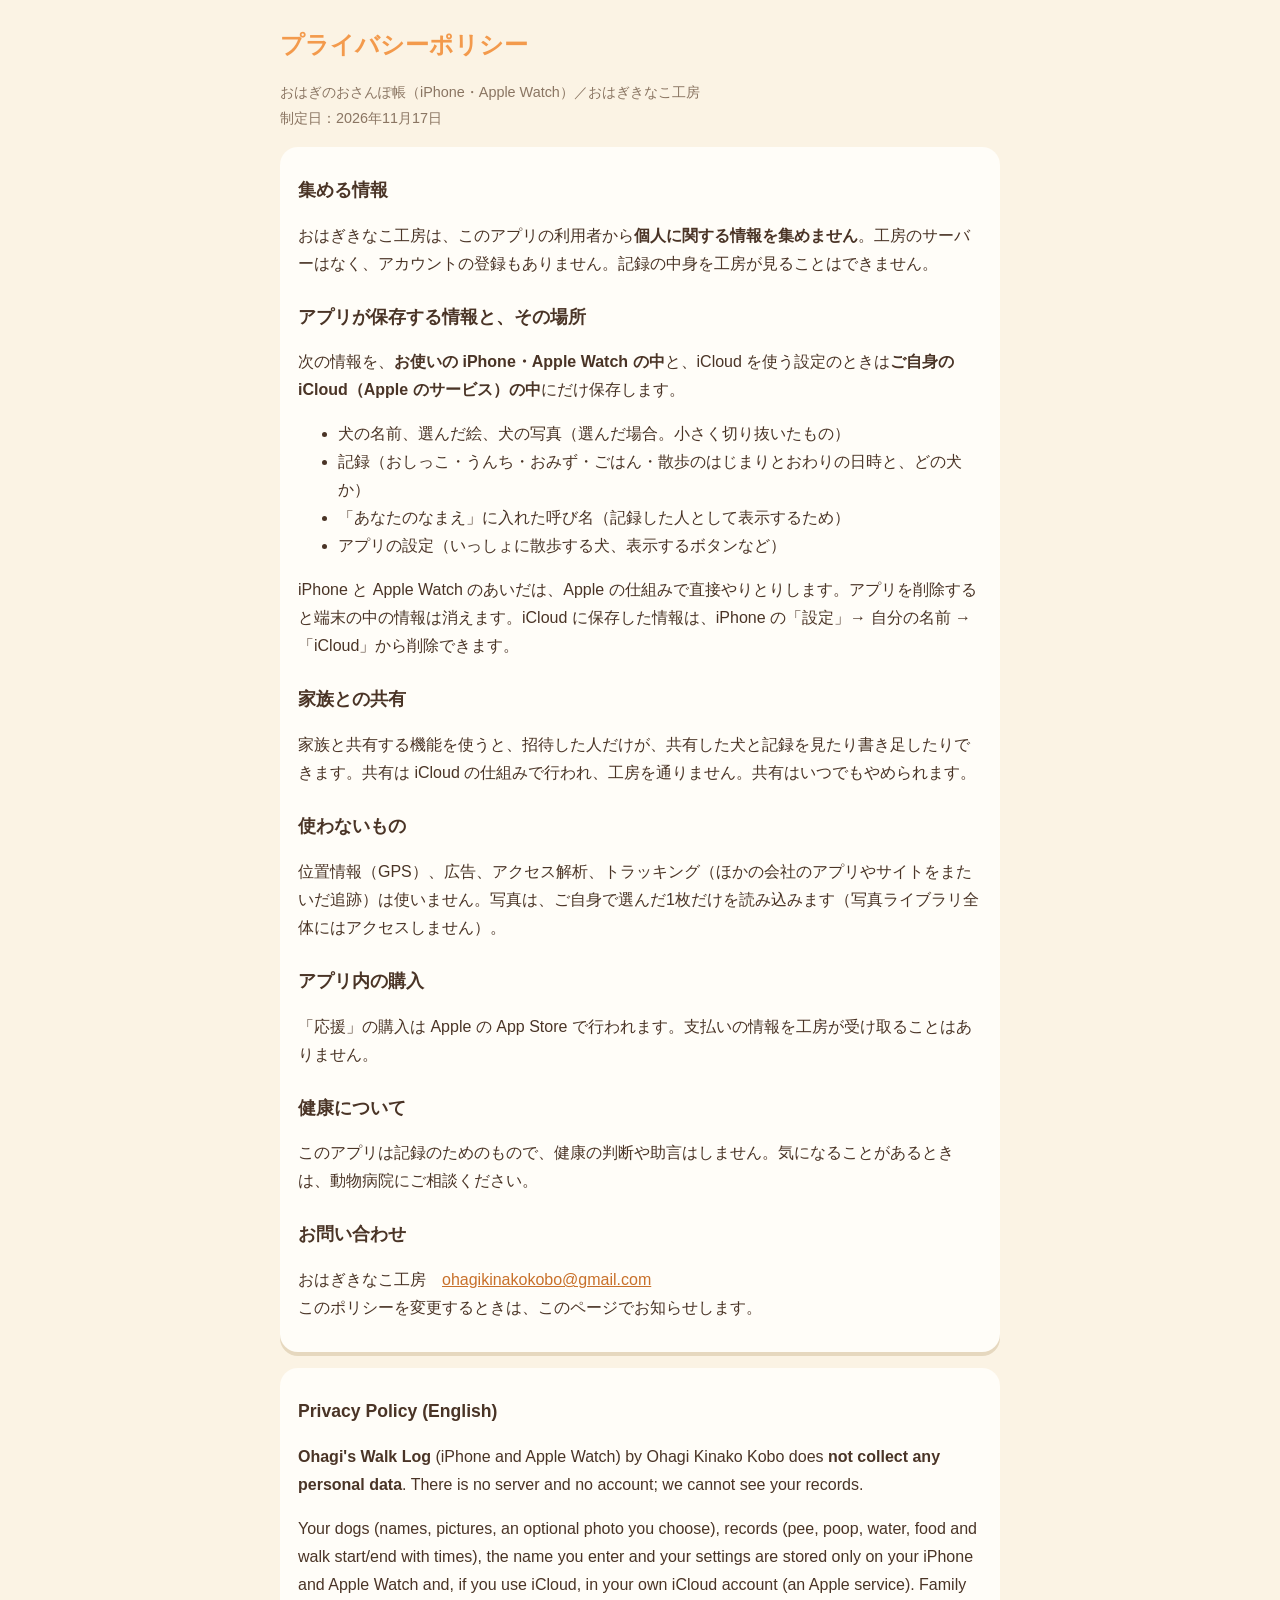
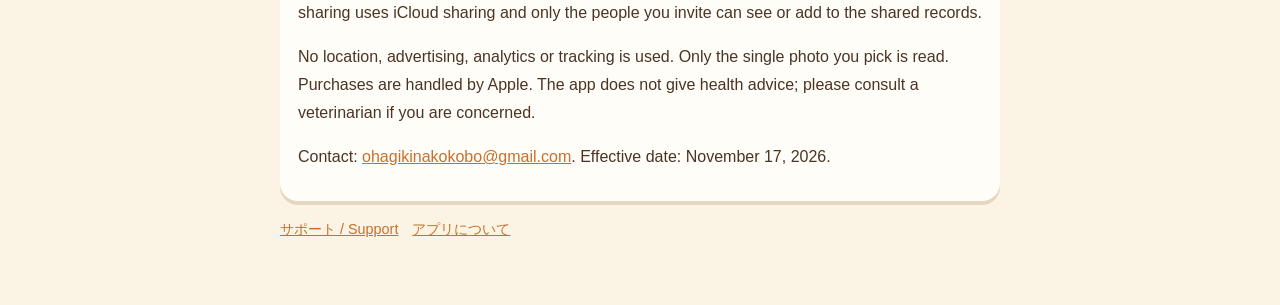
==== site/privacy.html @ 08877a74 "Sharper dog faces; privacy policy and support pages on GitHub Pages Co-Authored-By: Claude Opus 5.5 " ====
<!doctype html>
<html lang="ja">
<head>
<meta charset="utf-8">
<meta name="viewport" content="width=device-width, initial-scale=1">
<title>プライバシーポリシー｜おはぎのおさんぽ帳</title>
<link rel="stylesheet" href="style.css">
</head>
<body>
<main>
  <h1>プライバシーポリシー</h1>
  <p class="muted">おはぎのおさんぽ帳（iPhone・Apple Watch）／おはぎきなこ工房<br>制定日：2026年11月17日</p>

  <section lang="ja">
    <h2>集める情報</h2>
    <p>おはぎきなこ工房は、このアプリの利用者から<strong>個人に関する情報を集めません</strong>。工房のサーバーはなく、アカウントの登録もありません。記録の中身を工房が見ることはできません。</p>

    <h2>アプリが保存する情報と、その場所</h2>
    <p>次の情報を、<strong>お使いの iPhone・Apple Watch の中</strong>と、iCloud を使う設定のときは<strong>ご自身の iCloud（Apple のサービス）の中</strong>にだけ保存します。</p>
    <ul>
      <li>犬の名前、選んだ絵、犬の写真（選んだ場合。小さく切り抜いたもの）</li>
      <li>記録（おしっこ・うんち・おみず・ごはん・散歩のはじまりとおわりの日時と、どの犬か）</li>
      <li>「あなたのなまえ」に入れた呼び名（記録した人として表示するため）</li>
      <li>アプリの設定（いっしょに散歩する犬、表示するボタンなど）</li>
    </ul>
    <p>iPhone と Apple Watch のあいだは、Apple の仕組みで直接やりとりします。アプリを削除すると端末の中の情報は消えます。iCloud に保存した情報は、iPhone の「設定」→ 自分の名前 →「iCloud」から削除できます。</p>

    <h2>家族との共有</h2>
    <p>家族と共有する機能を使うと、招待した人だけが、共有した犬と記録を見たり書き足したりできます。共有は iCloud の仕組みで行われ、工房を通りません。共有はいつでもやめられます。</p>

    <h2>使わないもの</h2>
    <p>位置情報（GPS）、広告、アクセス解析、トラッキング（ほかの会社のアプリやサイトをまたいだ追跡）は使いません。写真は、ご自身で選んだ1枚だけを読み込みます（写真ライブラリ全体にはアクセスしません）。</p>

    <h2>アプリ内の購入</h2>
    <p>「応援」の購入は Apple の App Store で行われます。支払いの情報を工房が受け取ることはありません。</p>

    <h2>健康について</h2>
    <p>このアプリは記録のためのもので、健康の判断や助言はしません。気になることがあるときは、動物病院にご相談ください。</p>

    <h2>お問い合わせ</h2>
    <p>おはぎきなこ工房　<a href="mailto:ohagikinakokobo@gmail.com">ohagikinakokobo@gmail.com</a><br>
    このポリシーを変更するときは、このページでお知らせします。</p>
  </section>

  <section lang="en">
    <h2>Privacy Policy (English)</h2>
    <p><strong>Ohagi's Walk Log</strong> (iPhone and Apple Watch) by Ohagi Kinako Kobo does <strong>not collect any personal data</strong>. There is no server and no account; we cannot see your records.</p>
    <p>Your dogs (names, pictures, an optional photo you choose), records (pee, poop, water, food and walk start/end with times), the name you enter and your settings are stored only on your iPhone and Apple Watch and, if you use iCloud, in your own iCloud account (an Apple service). Family sharing uses iCloud sharing and only the people you invite can see or add to the shared records.</p>
    <p>No location, advertising, analytics or tracking is used. Only the single photo you pick is read. Purchases are handled by Apple. The app does not give health advice; please consult a veterinarian if you are concerned.</p>
    <p>Contact: <a href="mailto:ohagikinakokobo@gmail.com">ohagikinakokobo@gmail.com</a>. Effective date: November 17, 2026.</p>
  </section>

  <p class="muted"><a href="support.html">サポート / Support</a>　<a href="./">アプリについて</a></p>
</main>
</body>
</html>
---- site/style.css ----
:root { --bg: #fbf3e4; --card: #fffdf8; --text: #4a3426; --muted: #8a7562; --orange: #f39a4c; --lip: #e6d8bf; }
body { margin: 0; background: var(--bg); color: var(--text); font: 16px/1.75 -apple-system, BlinkMacSystemFont, "Hiragino Sans", "Yu Gothic UI", "Meiryo", sans-serif; }
main { max-width: 720px; margin: 0 auto; padding: 24px 16px 48px; }
h1 { font-size: 1.5rem; color: var(--orange); margin: 0 0 4px; }
h2 { font-size: 1.1rem; margin: 24px 0 6px; }
h3 { font-size: 1rem; margin: 16px 0 2px; }
section { background: var(--card); border-radius: 18px; padding: 4px 18px 14px; margin: 16px 0; box-shadow: 0 4px 0 var(--lip); }
.muted { color: var(--muted); font-size: 0.9rem; }
a { color: #c8702a; }
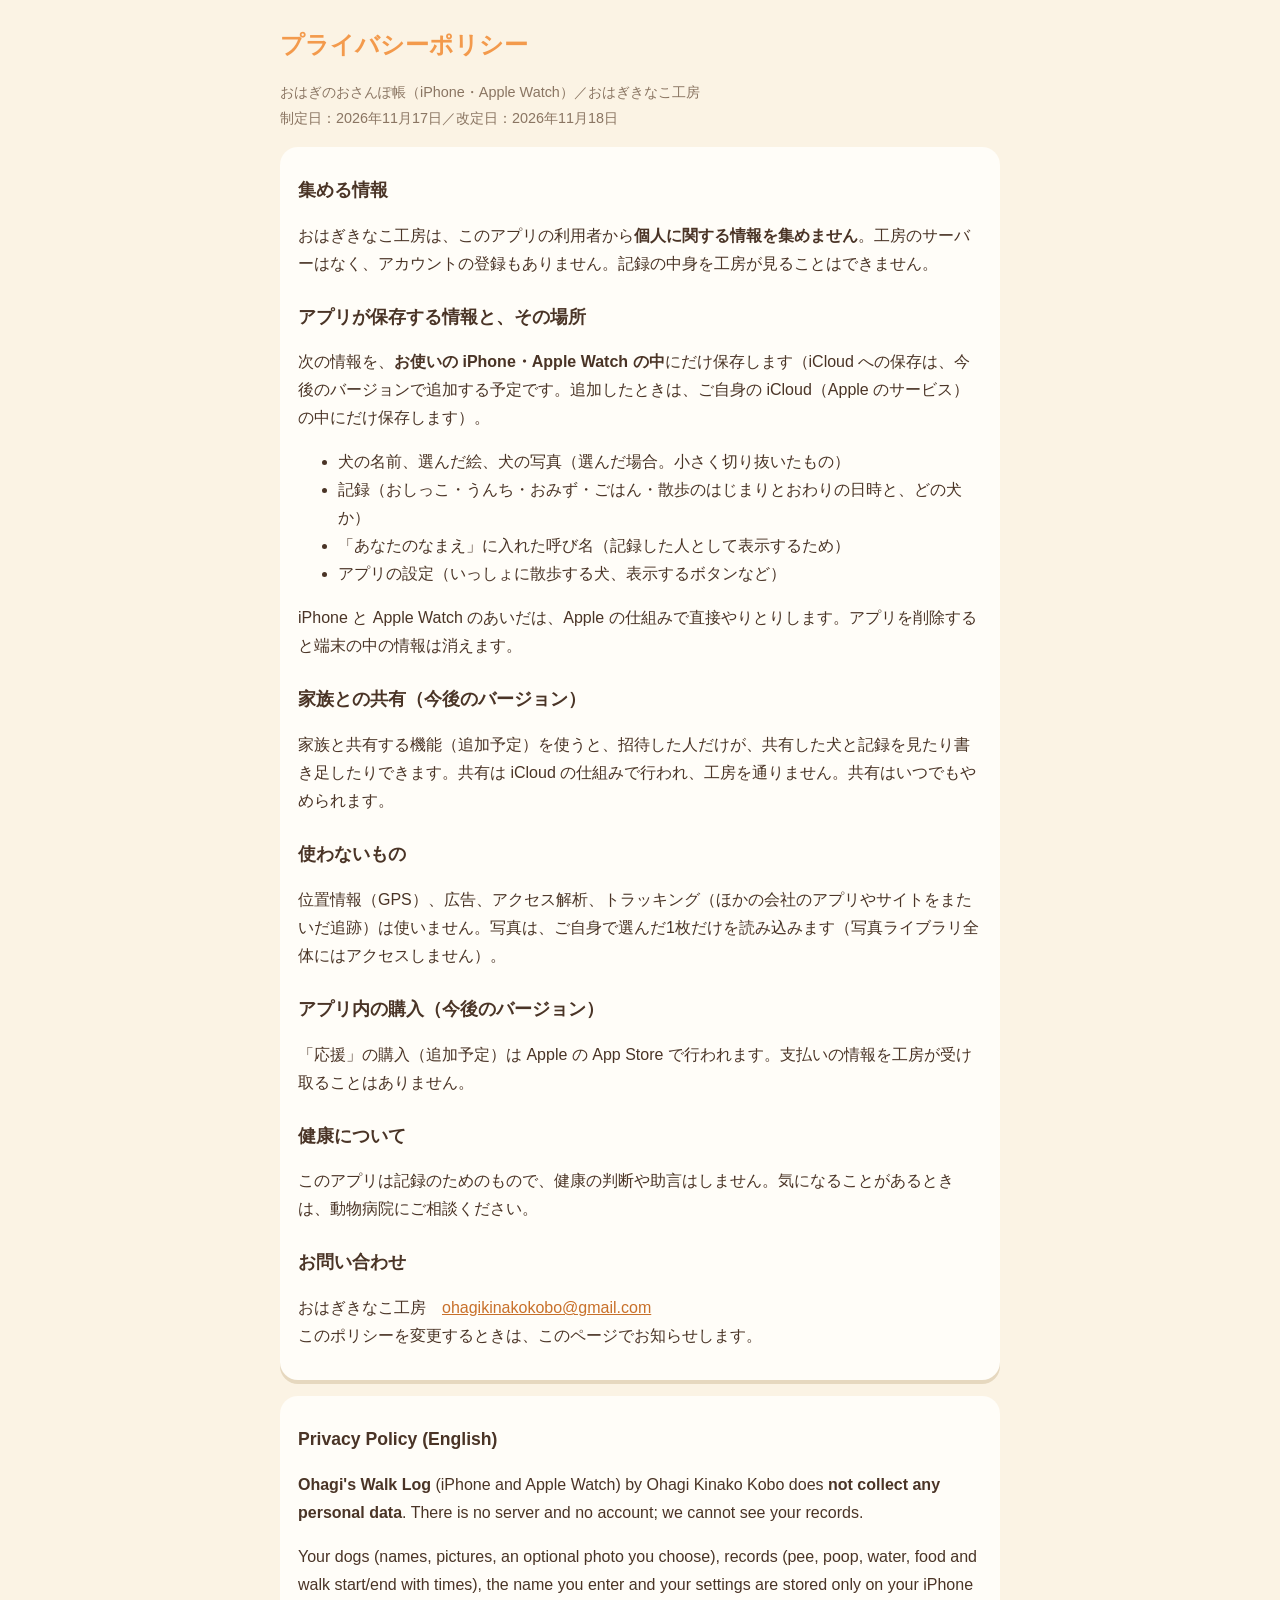
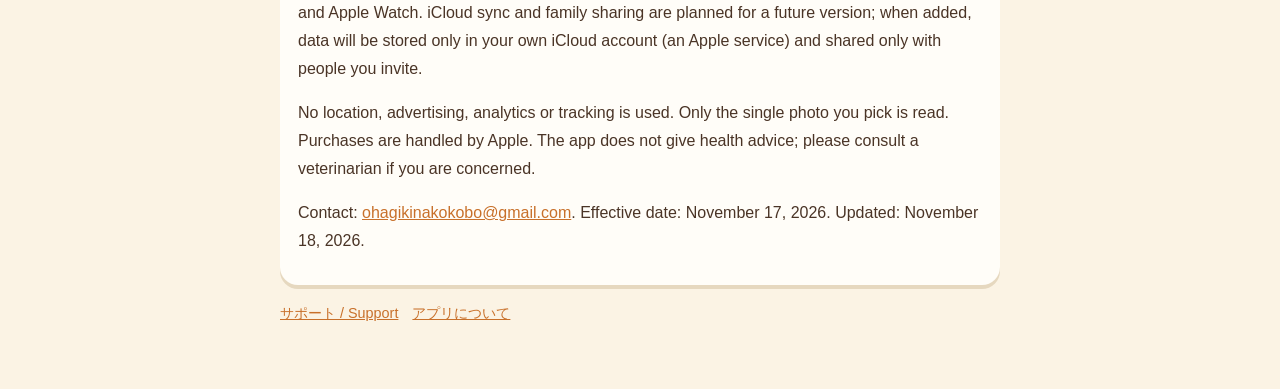
==== commit cfe9fe92: "Release prep: App Store submission guide, screenshots, policy for 1.0 (on-device only) Co-Authored-B" ====
--- a/site/privacy.html
+++ b/site/privacy.html
@@ -9,30 +9,30 @@
 <body>
 <main>
   <h1>プライバシーポリシー</h1>
-  <p class="muted">おはぎのおさんぽ帳（iPhone・Apple Watch）／おはぎきなこ工房<br>制定日：2026年11月17日</p>
+  <p class="muted">おはぎのおさんぽ帳（iPhone・Apple Watch）／おはぎきなこ工房<br>制定日：2026年11月17日／改定日：2026年11月18日</p>
 
   <section lang="ja">
     <h2>集める情報</h2>
     <p>おはぎきなこ工房は、このアプリの利用者から<strong>個人に関する情報を集めません</strong>。工房のサーバーはなく、アカウントの登録もありません。記録の中身を工房が見ることはできません。</p>
 
     <h2>アプリが保存する情報と、その場所</h2>
-    <p>次の情報を、<strong>お使いの iPhone・Apple Watch の中</strong>と、iCloud を使う設定のときは<strong>ご自身の iCloud（Apple のサービス）の中</strong>にだけ保存します。</p>
+    <p>次の情報を、<strong>お使いの iPhone・Apple Watch の中</strong>にだけ保存します（iCloud への保存は、今後のバージョンで追加する予定です。追加したときは、ご自身の iCloud（Apple のサービス）の中にだけ保存します）。</p>
     <ul>
       <li>犬の名前、選んだ絵、犬の写真（選んだ場合。小さく切り抜いたもの）</li>
       <li>記録（おしっこ・うんち・おみず・ごはん・散歩のはじまりとおわりの日時と、どの犬か）</li>
       <li>「あなたのなまえ」に入れた呼び名（記録した人として表示するため）</li>
       <li>アプリの設定（いっしょに散歩する犬、表示するボタンなど）</li>
     </ul>
-    <p>iPhone と Apple Watch のあいだは、Apple の仕組みで直接やりとりします。アプリを削除すると端末の中の情報は消えます。iCloud に保存した情報は、iPhone の「設定」→ 自分の名前 →「iCloud」から削除できます。</p>
+    <p>iPhone と Apple Watch のあいだは、Apple の仕組みで直接やりとりします。アプリを削除すると端末の中の情報は消えます。</p>
 
-    <h2>家族との共有</h2>
-    <p>家族と共有する機能を使うと、招待した人だけが、共有した犬と記録を見たり書き足したりできます。共有は iCloud の仕組みで行われ、工房を通りません。共有はいつでもやめられます。</p>
+    <h2>家族との共有（今後のバージョン）</h2>
+    <p>家族と共有する機能（追加予定）を使うと、招待した人だけが、共有した犬と記録を見たり書き足したりできます。共有は iCloud の仕組みで行われ、工房を通りません。共有はいつでもやめられます。</p>
 
     <h2>使わないもの</h2>
     <p>位置情報（GPS）、広告、アクセス解析、トラッキング（ほかの会社のアプリやサイトをまたいだ追跡）は使いません。写真は、ご自身で選んだ1枚だけを読み込みます（写真ライブラリ全体にはアクセスしません）。</p>
 
-    <h2>アプリ内の購入</h2>
-    <p>「応援」の購入は Apple の App Store で行われます。支払いの情報を工房が受け取ることはありません。</p>
+    <h2>アプリ内の購入（今後のバージョン）</h2>
+    <p>「応援」の購入（追加予定）は Apple の App Store で行われます。支払いの情報を工房が受け取ることはありません。</p>
 
     <h2>健康について</h2>
     <p>このアプリは記録のためのもので、健康の判断や助言はしません。気になることがあるときは、動物病院にご相談ください。</p>
@@ -45,9 +45,9 @@
   <section lang="en">
     <h2>Privacy Policy (English)</h2>
     <p><strong>Ohagi's Walk Log</strong> (iPhone and Apple Watch) by Ohagi Kinako Kobo does <strong>not collect any personal data</strong>. There is no server and no account; we cannot see your records.</p>
-    <p>Your dogs (names, pictures, an optional photo you choose), records (pee, poop, water, food and walk start/end with times), the name you enter and your settings are stored only on your iPhone and Apple Watch and, if you use iCloud, in your own iCloud account (an Apple service). Family sharing uses iCloud sharing and only the people you invite can see or add to the shared records.</p>
+    <p>Your dogs (names, pictures, an optional photo you choose), records (pee, poop, water, food and walk start/end with times), the name you enter and your settings are stored only on your iPhone and Apple Watch. iCloud sync and family sharing are planned for a future version; when added, data will be stored only in your own iCloud account (an Apple service) and shared only with people you invite.</p>
     <p>No location, advertising, analytics or tracking is used. Only the single photo you pick is read. Purchases are handled by Apple. The app does not give health advice; please consult a veterinarian if you are concerned.</p>
-    <p>Contact: <a href="mailto:ohagikinakokobo@gmail.com">ohagikinakokobo@gmail.com</a>. Effective date: November 17, 2026.</p>
+    <p>Contact: <a href="mailto:ohagikinakokobo@gmail.com">ohagikinakokobo@gmail.com</a>. Effective date: November 17, 2026. Updated: November 18, 2026.</p>
   </section>
 
   <p class="muted"><a href="support.html">サポート / Support</a>　<a href="./">アプリについて</a></p>
